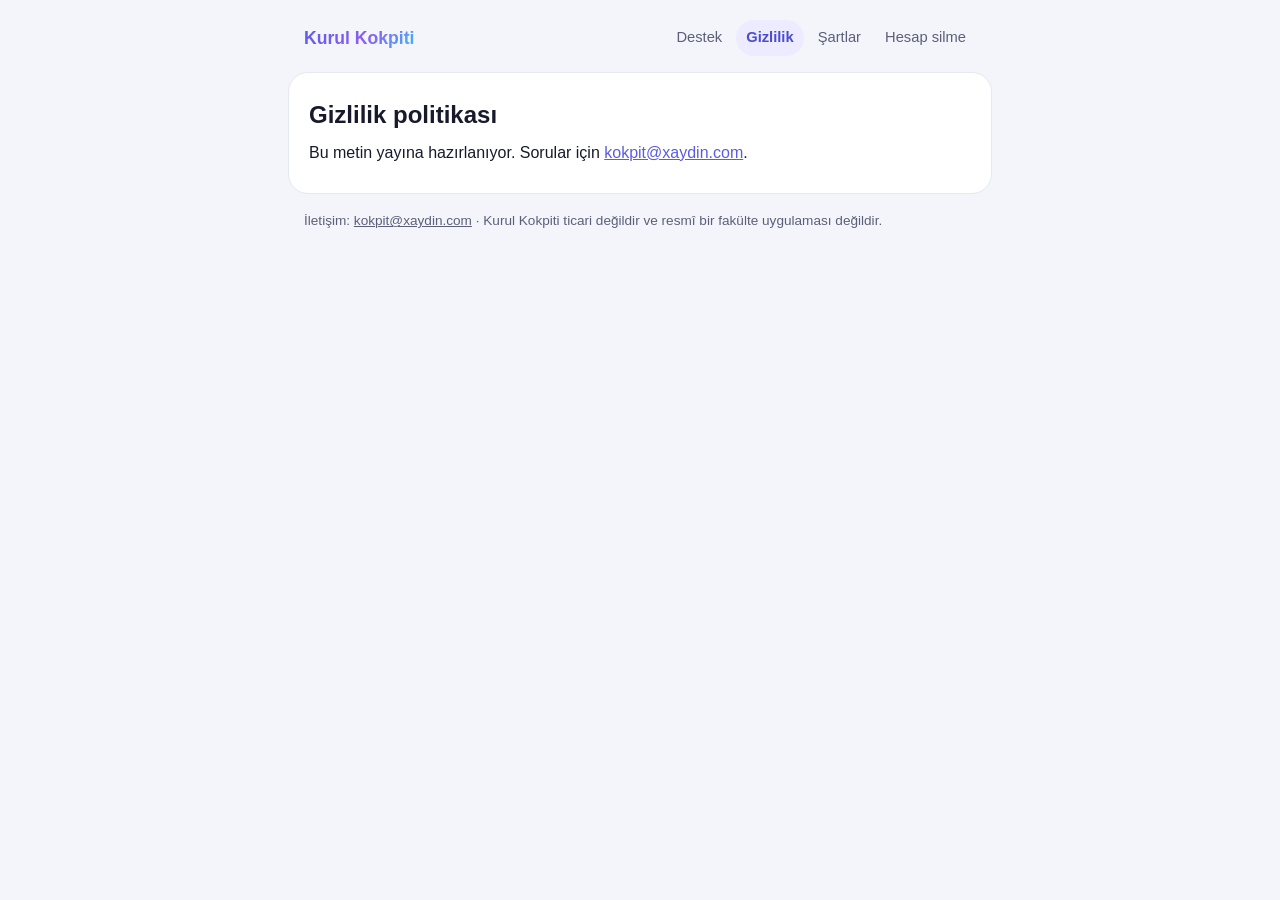
==== gizlilik/index.html @ f7574e38 "Sayfalar 2026-10-10 (Kurul-Kokpiti-Uygulama 4cf7447)" ====
<!doctype html>
<html lang="tr">
<head>
<meta charset="utf-8">
<meta name="viewport" content="width=device-width, initial-scale=1">
<meta name="robots" content="noindex">
<meta http-equiv="Content-Security-Policy" content="default-src 'none'; style-src 'self'; img-src 'self'; base-uri 'none'; form-action 'none'">
<meta name="referrer" content="no-referrer">
<title>Gizlilik politikası · Kurul Kokpiti</title>
<link rel="stylesheet" href="/stil.css">
</head>
<body>
<header><a class="marka" href="/">Kurul Kokpiti</a><nav><a href="/">Destek</a><a href="/gizlilik/" aria-current="page">Gizlilik</a><a href="/sartlar/">Şartlar</a><a href="/hesap-silme/">Hesap silme</a></nav></header>
<main>
<h1>Gizlilik politikası</h1>
<p>Bu metin yayına hazırlanıyor. Sorular için <a href="mailto:kokpit@xaydin.com">kokpit@xaydin.com</a>.</p>
</main>
<footer>İletişim: <a href="mailto:kokpit@xaydin.com">kokpit@xaydin.com</a> · Kurul Kokpiti ticari değildir ve resmî bir fakülte uygulaması değildir.</footer>
</body>
</html>
---- stil.css ----
/* Kurul Kokpiti web sayfaları — renkler app/src/tema/tokens.ts ile aynı (açık/koyu). Dış yazı tipi yok (gizlilik). */
:root {
  --bg: #f4f5fb; --surface: #ffffff; --line: #e6e8f2;
  --ink: #171a2b; --ink2: #5b6078; --primary: #5a5ce6; --primary-ink: #4b4dd1; --primary-soft: #ecebff;
  --cue-soft: #fdecec; --cue-ink: #b7373c;
  color-scheme: light dark;
}
@media (prefers-color-scheme: dark) {
  :root {
    --bg: #0e1018; --surface: #171a26; --line: #2a2f42;
    --ink: #eef0f8; --ink2: #aeb3c8; --primary: #8b8df7; --primary-ink: #c7c8ff; --primary-soft: #26295a;
    --cue-soft: #3b1d22; --cue-ink: #fca5a5;
  }
}
* { box-sizing: border-box; }
html { -webkit-text-size-adjust: 100%; }
body {
  margin: 0; background: var(--bg); color: var(--ink);
  font: 16px/1.6 -apple-system, BlinkMacSystemFont, "Segoe UI", Roboto, "Helvetica Neue", Arial, sans-serif;
}
header, main, footer { max-width: 44rem; margin: 0 auto; padding: 0 16px; }
header { display: flex; flex-wrap: wrap; align-items: center; justify-content: space-between; gap: 8px 16px; padding-top: 20px; padding-bottom: 12px; }
.marka {
  font-weight: 800; font-size: 1.1rem; text-decoration: none;
  background: linear-gradient(135deg, #5a5ce6, #8b5cf6 55%, #38bdf8); -webkit-background-clip: text; background-clip: text; color: transparent;
}
nav { display: flex; flex-wrap: wrap; gap: 4px; }
nav a { padding: 6px 10px; border-radius: 999px; color: var(--ink2); text-decoration: none; font-size: 0.92rem; }
nav a[aria-current="page"] { background: var(--primary-soft); color: var(--primary-ink); font-weight: 600; }
main { background: var(--surface); border: 1px solid var(--line); border-radius: 20px; padding: 8px 20px 20px; margin-top: 4px; overflow-wrap: anywhere; }
h1 { font-size: 1.5rem; line-height: 1.3; margin: 18px 0 10px; }
h2 { font-size: 1.15rem; margin: 26px 0 6px; }
h3 { font-size: 1rem; margin: 18px 0 2px; }
p, ul, ol { margin: 8px 0; }
ul, ol { padding-left: 1.3rem; }
li { margin: 4px 0; }
a { color: var(--primary); }
code { font-size: 0.9em; background: var(--primary-soft); padding: 1px 5px; border-radius: 6px; }
.taslak { background: var(--cue-soft); color: var(--cue-ink); padding: 8px 12px; border-radius: 12px; font-weight: 700; }
footer { color: var(--ink2); font-size: 0.85rem; padding-top: 16px; padding-bottom: 32px; }
footer a { color: inherit; }
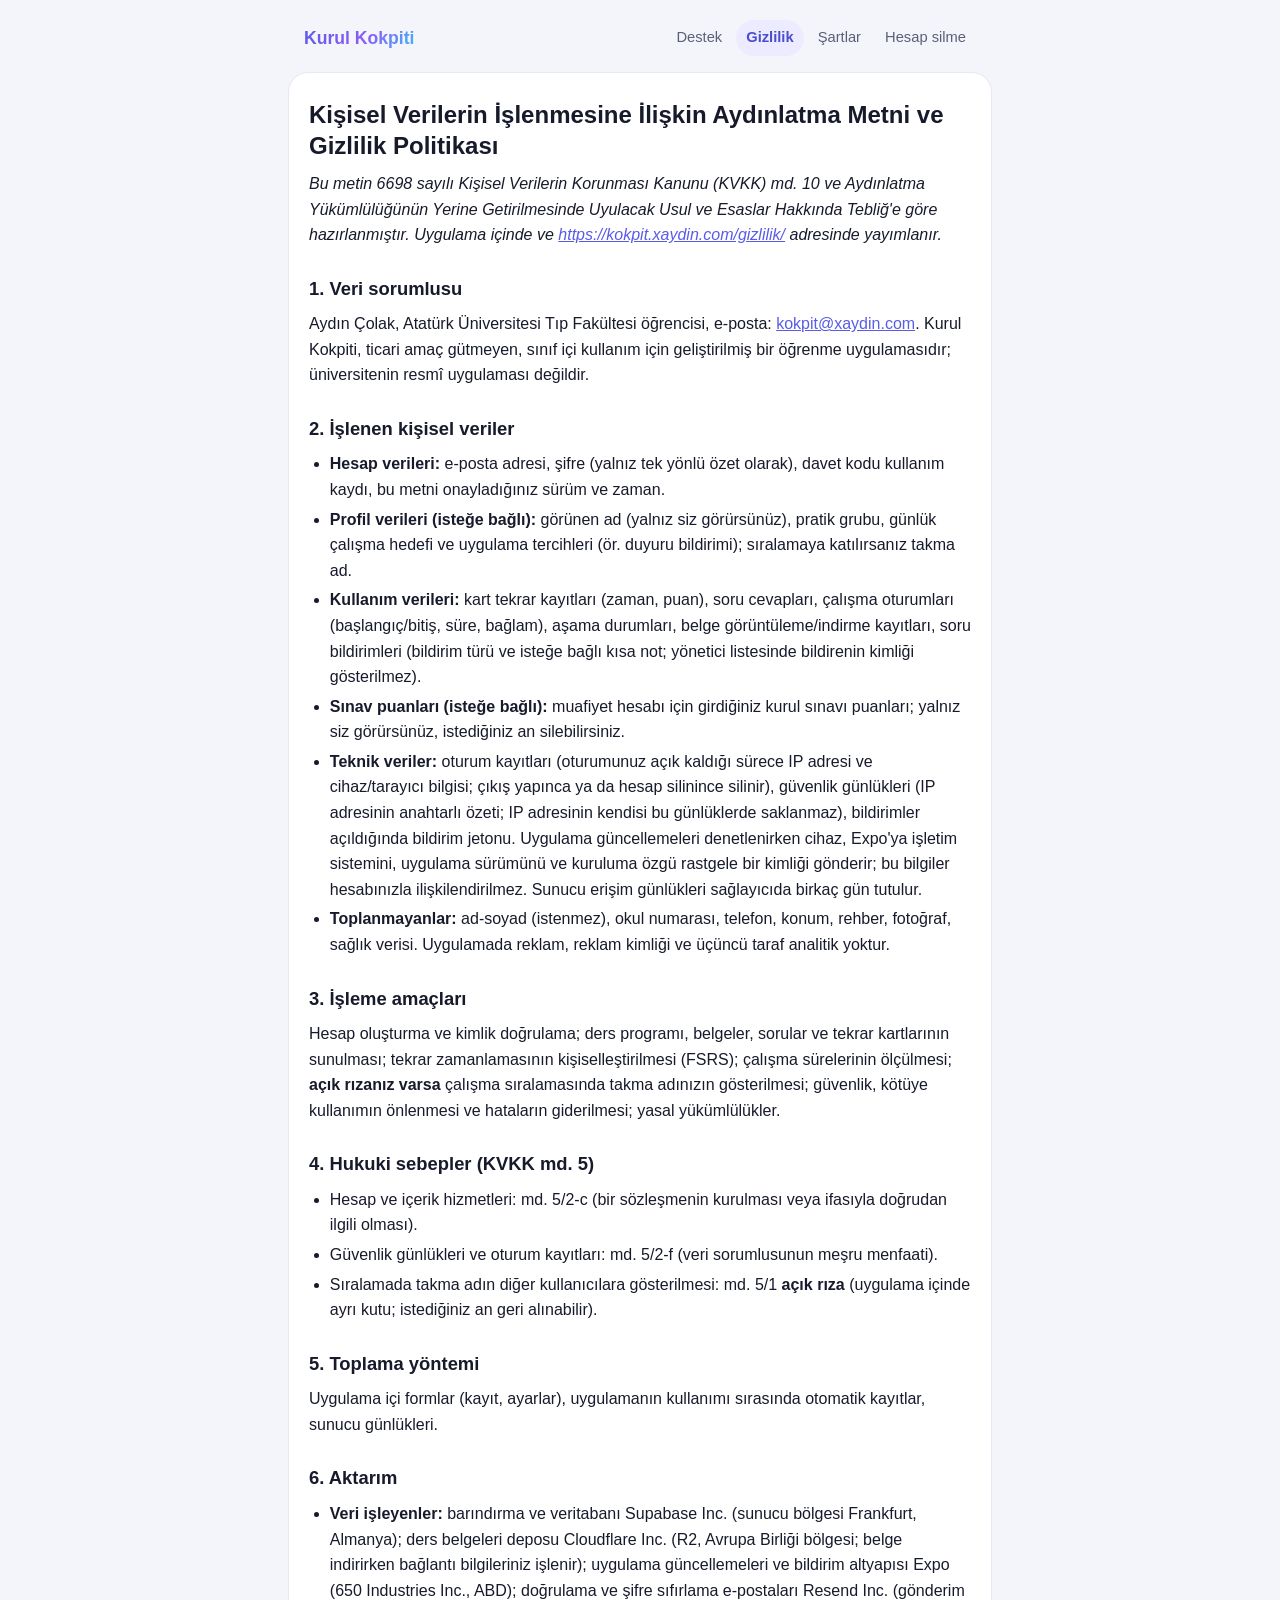
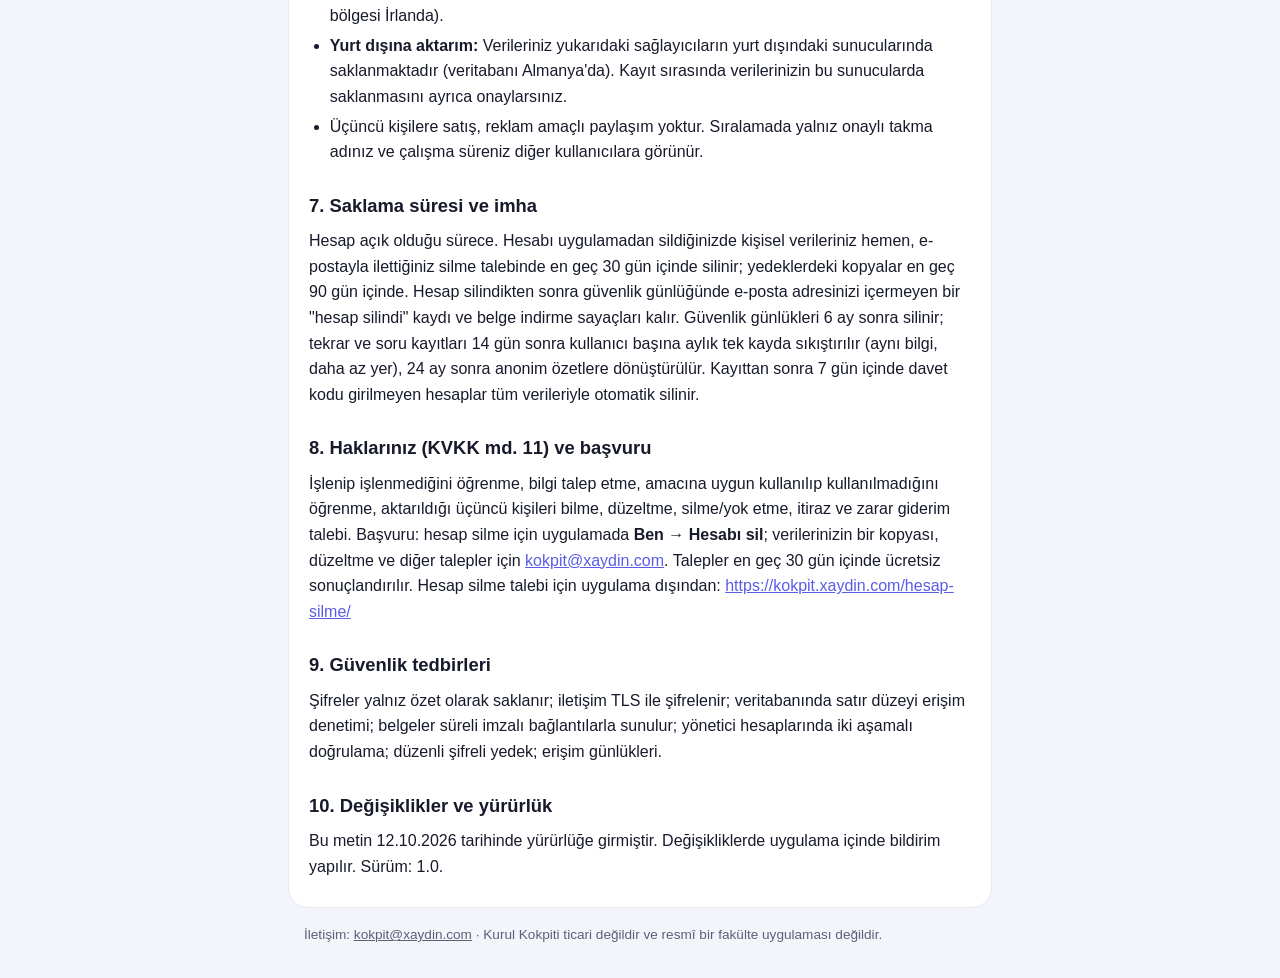
==== commit 7dd277d6: "Sayfalar 2026-10-12 (Kurul-Kokpiti-Uygulama 21fcb83)" ====
--- a/gizlilik/index.html
+++ b/gizlilik/index.html
@@ -12,8 +12,43 @@
 <body>
 <header><a class="marka" href="/">Kurul Kokpiti</a><nav><a href="/">Destek</a><a href="/gizlilik/" aria-current="page">Gizlilik</a><a href="/sartlar/">Şartlar</a><a href="/hesap-silme/">Hesap silme</a></nav></header>
 <main>
-<h1>Gizlilik politikası</h1>
-<p>Bu metin yayına hazırlanıyor. Sorular için <a href="mailto:kokpit@xaydin.com">kokpit@xaydin.com</a>.</p>
+<h1>Kişisel Verilerin İşlenmesine İlişkin Aydınlatma Metni ve Gizlilik Politikası</h1>
+<p><em>Bu metin 6698 sayılı Kişisel Verilerin Korunması Kanunu (KVKK) md. 10 ve Aydınlatma Yükümlülüğünün Yerine Getirilmesinde Uyulacak Usul ve Esaslar Hakkında Tebliğ'e göre hazırlanmıştır. Uygulama içinde ve <a href="https://kokpit.xaydin.com/gizlilik/">https://kokpit.xaydin.com/gizlilik/</a> adresinde yayımlanır.</em></p>
+<h2>1. Veri sorumlusu</h2>
+<p>Aydın Çolak, Atatürk Üniversitesi Tıp Fakültesi öğrencisi, e-posta: <a href="mailto:kokpit@xaydin.com">kokpit@xaydin.com</a>. Kurul Kokpiti, ticari amaç gütmeyen, sınıf içi kullanım için geliştirilmiş bir öğrenme uygulamasıdır; üniversitenin resmî uygulaması değildir.</p>
+<h2>2. İşlenen kişisel veriler</h2>
+<ul>
+<li><strong>Hesap verileri:</strong> e-posta adresi, şifre (yalnız tek yönlü özet olarak), davet kodu kullanım kaydı, bu metni onayladığınız sürüm ve zaman.</li>
+<li><strong>Profil verileri (isteğe bağlı):</strong> görünen ad (yalnız siz görürsünüz), pratik grubu, günlük çalışma hedefi ve uygulama tercihleri (ör. duyuru bildirimi); sıralamaya katılırsanız takma ad.</li>
+<li><strong>Kullanım verileri:</strong> kart tekrar kayıtları (zaman, puan), soru cevapları, çalışma oturumları (başlangıç/bitiş, süre, bağlam), aşama durumları, belge görüntüleme/indirme kayıtları, soru bildirimleri (bildirim türü ve isteğe bağlı kısa not; yönetici listesinde bildirenin kimliği gösterilmez).</li>
+<li><strong>Sınav puanları (isteğe bağlı):</strong> muafiyet hesabı için girdiğiniz kurul sınavı puanları; yalnız siz görürsünüz, istediğiniz an silebilirsiniz.</li>
+<li><strong>Teknik veriler:</strong> oturum kayıtları (oturumunuz açık kaldığı sürece IP adresi ve cihaz/tarayıcı bilgisi; çıkış yapınca ya da hesap silinince silinir), güvenlik günlükleri (IP adresinin anahtarlı özeti; IP adresinin kendisi bu günlüklerde saklanmaz), bildirimler açıldığında bildirim jetonu. Uygulama güncellemeleri denetlenirken cihaz, Expo'ya işletim sistemini, uygulama sürümünü ve kuruluma özgü rastgele bir kimliği gönderir; bu bilgiler hesabınızla ilişkilendirilmez. Sunucu erişim günlükleri sağlayıcıda birkaç gün tutulur.</li>
+<li><strong>Toplanmayanlar:</strong> ad-soyad (istenmez), okul numarası, telefon, konum, rehber, fotoğraf, sağlık verisi. Uygulamada reklam, reklam kimliği ve üçüncü taraf analitik yoktur.</li>
+</ul>
+<h2>3. İşleme amaçları</h2>
+<p>Hesap oluşturma ve kimlik doğrulama; ders programı, belgeler, sorular ve tekrar kartlarının sunulması; tekrar zamanlamasının kişiselleştirilmesi (FSRS); çalışma sürelerinin ölçülmesi; <strong>açık rızanız varsa</strong> çalışma sıralamasında takma adınızın gösterilmesi; güvenlik, kötüye kullanımın önlenmesi ve hataların giderilmesi; yasal yükümlülükler.</p>
+<h2>4. Hukuki sebepler (KVKK md. 5)</h2>
+<ul>
+<li>Hesap ve içerik hizmetleri: md. 5/2-c (bir sözleşmenin kurulması veya ifasıyla doğrudan ilgili olması).</li>
+<li>Güvenlik günlükleri ve oturum kayıtları: md. 5/2-f (veri sorumlusunun meşru menfaati).</li>
+<li>Sıralamada takma adın diğer kullanıcılara gösterilmesi: md. 5/1 <strong>açık rıza</strong> (uygulama içinde ayrı kutu; istediğiniz an geri alınabilir).</li>
+</ul>
+<h2>5. Toplama yöntemi</h2>
+<p>Uygulama içi formlar (kayıt, ayarlar), uygulamanın kullanımı sırasında otomatik kayıtlar, sunucu günlükleri.</p>
+<h2>6. Aktarım</h2>
+<ul>
+<li><strong>Veri işleyenler:</strong> barındırma ve veritabanı Supabase Inc. (sunucu bölgesi Frankfurt, Almanya); ders belgeleri deposu Cloudflare Inc. (R2, Avrupa Birliği bölgesi; belge indirirken bağlantı bilgileriniz işlenir); uygulama güncellemeleri ve bildirim altyapısı Expo (650 Industries Inc., ABD); doğrulama ve şifre sıfırlama e-postaları Resend Inc. (gönderim bölgesi İrlanda).</li>
+<li><strong>Yurt dışına aktarım:</strong> Verileriniz yukarıdaki sağlayıcıların yurt dışındaki sunucularında saklanmaktadır (veritabanı Almanya'da). Kayıt sırasında verilerinizin bu sunucularda saklanmasını ayrıca onaylarsınız.</li>
+<li>Üçüncü kişilere satış, reklam amaçlı paylaşım yoktur. Sıralamada yalnız onaylı takma adınız ve çalışma süreniz diğer kullanıcılara görünür.</li>
+</ul>
+<h2>7. Saklama süresi ve imha</h2>
+<p>Hesap açık olduğu sürece. Hesabı uygulamadan sildiğinizde kişisel verileriniz hemen, e-postayla ilettiğiniz silme talebinde en geç 30 gün içinde silinir; yedeklerdeki kopyalar en geç 90 gün içinde. Hesap silindikten sonra güvenlik günlüğünde e-posta adresinizi içermeyen bir &quot;hesap silindi&quot; kaydı ve belge indirme sayaçları kalır. Güvenlik günlükleri 6 ay sonra silinir; tekrar ve soru kayıtları 14 gün sonra kullanıcı başına aylık tek kayda sıkıştırılır (aynı bilgi, daha az yer), 24 ay sonra anonim özetlere dönüştürülür. Kayıttan sonra 7 gün içinde davet kodu girilmeyen hesaplar tüm verileriyle otomatik silinir.</p>
+<h2>8. Haklarınız (KVKK md. 11) ve başvuru</h2>
+<p>İşlenip işlenmediğini öğrenme, bilgi talep etme, amacına uygun kullanılıp kullanılmadığını öğrenme, aktarıldığı üçüncü kişileri bilme, düzeltme, silme/yok etme, itiraz ve zarar giderim talebi. Başvuru: hesap silme için uygulamada <strong>Ben → Hesabı sil</strong>; verilerinizin bir kopyası, düzeltme ve diğer talepler için <a href="mailto:kokpit@xaydin.com">kokpit@xaydin.com</a>. Talepler en geç 30 gün içinde ücretsiz sonuçlandırılır. Hesap silme talebi için uygulama dışından: <a href="https://kokpit.xaydin.com/hesap-silme/">https://kokpit.xaydin.com/hesap-silme/</a></p>
+<h2>9. Güvenlik tedbirleri</h2>
+<p>Şifreler yalnız özet olarak saklanır; iletişim TLS ile şifrelenir; veritabanında satır düzeyi erişim denetimi; belgeler süreli imzalı bağlantılarla sunulur; yönetici hesaplarında iki aşamalı doğrulama; düzenli şifreli yedek; erişim günlükleri.</p>
+<h2>10. Değişiklikler ve yürürlük</h2>
+<p>Bu metin 12.10.2026 tarihinde yürürlüğe girmiştir. Değişikliklerde uygulama içinde bildirim yapılır. Sürüm: 1.0.</p>
 </main>
 <footer>İletişim: <a href="mailto:kokpit@xaydin.com">kokpit@xaydin.com</a> · Kurul Kokpiti ticari değildir ve resmî bir fakülte uygulaması değildir.</footer>
 </body>
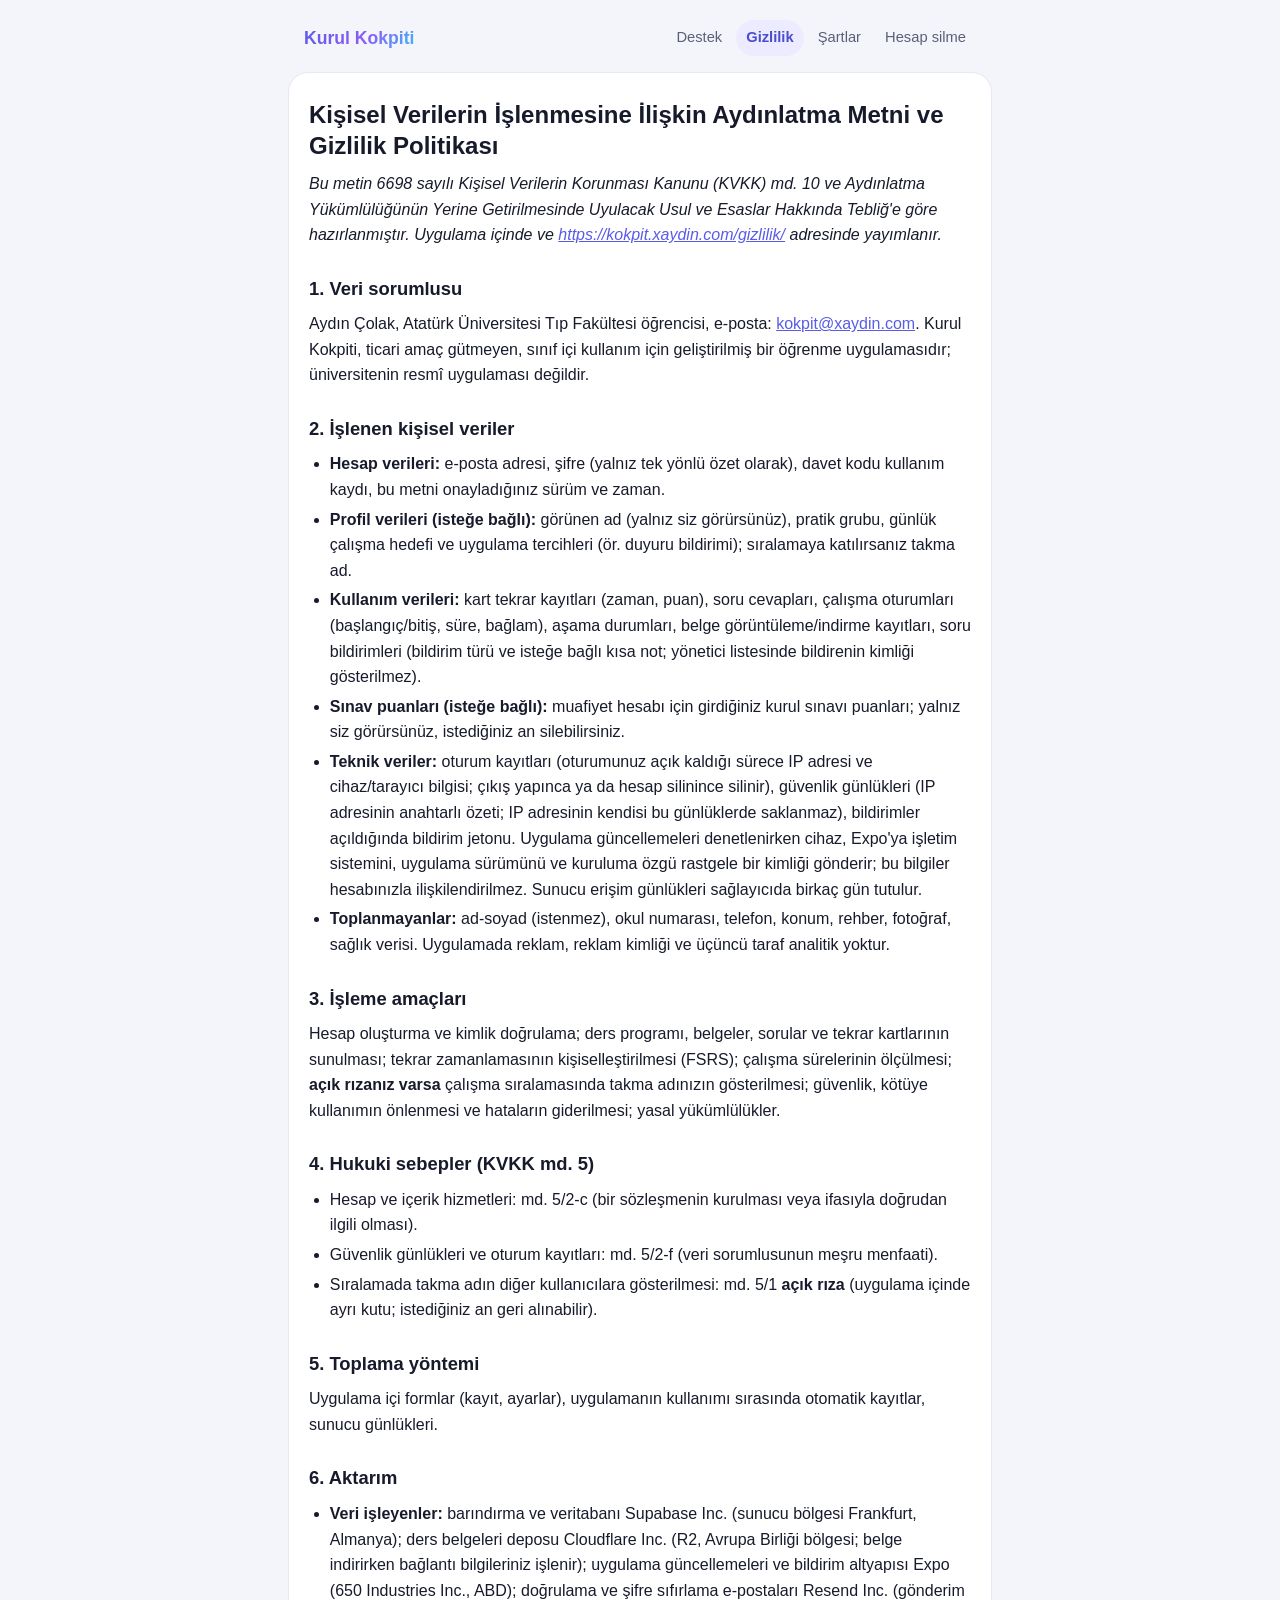
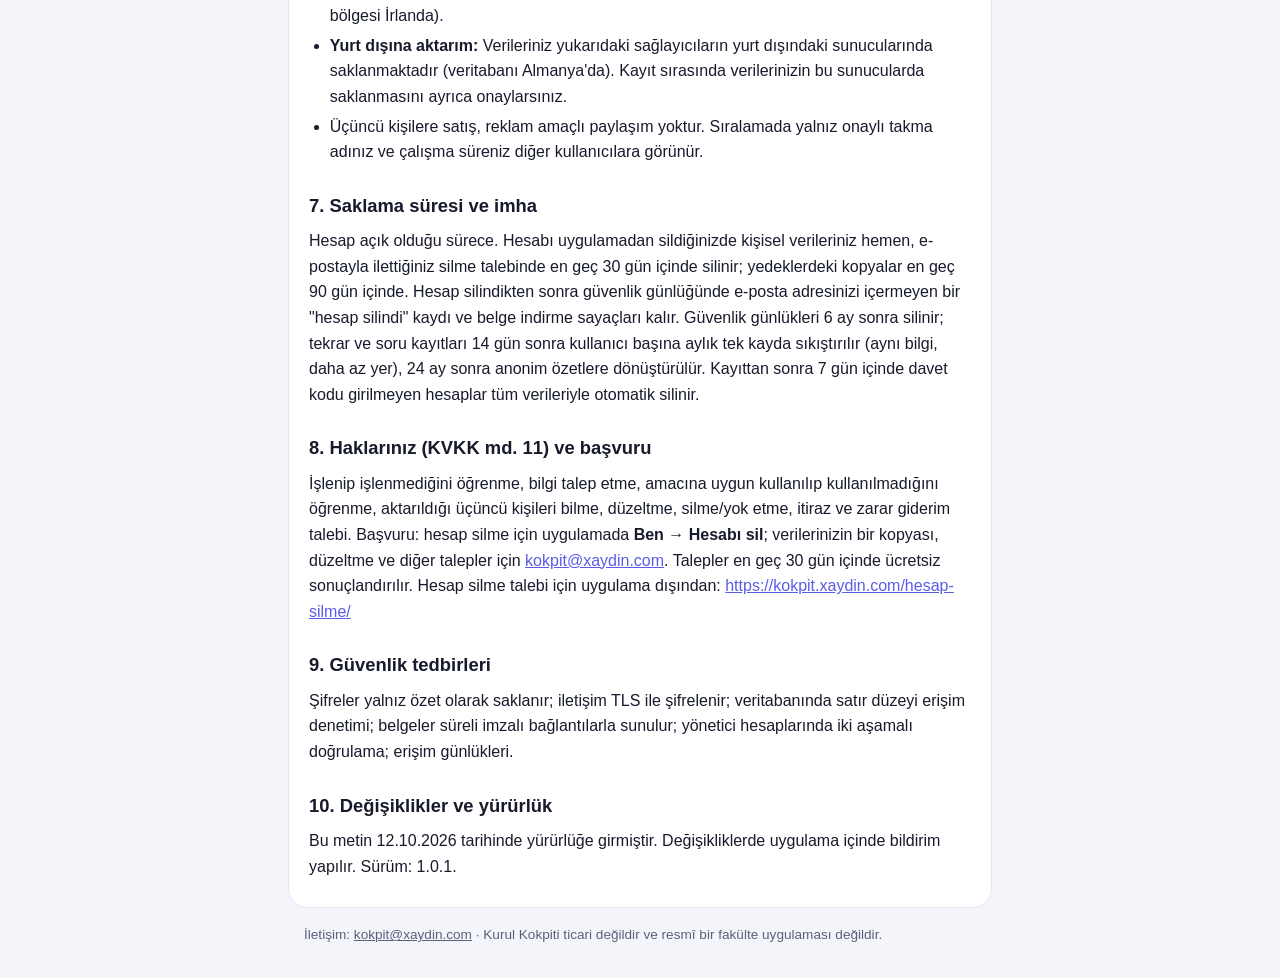
==== commit 1acb5ec2: "Sayfalar 2026-10-12 (Kurul-Kokpiti-Uygulama 0434cd0)" ====
--- a/gizlilik/index.html
+++ b/gizlilik/index.html
@@ -46,9 +46,9 @@
 <h2>8. Haklarınız (KVKK md. 11) ve başvuru</h2>
 <p>İşlenip işlenmediğini öğrenme, bilgi talep etme, amacına uygun kullanılıp kullanılmadığını öğrenme, aktarıldığı üçüncü kişileri bilme, düzeltme, silme/yok etme, itiraz ve zarar giderim talebi. Başvuru: hesap silme için uygulamada <strong>Ben → Hesabı sil</strong>; verilerinizin bir kopyası, düzeltme ve diğer talepler için <a href="mailto:kokpit@xaydin.com">kokpit@xaydin.com</a>. Talepler en geç 30 gün içinde ücretsiz sonuçlandırılır. Hesap silme talebi için uygulama dışından: <a href="https://kokpit.xaydin.com/hesap-silme/">https://kokpit.xaydin.com/hesap-silme/</a></p>
 <h2>9. Güvenlik tedbirleri</h2>
-<p>Şifreler yalnız özet olarak saklanır; iletişim TLS ile şifrelenir; veritabanında satır düzeyi erişim denetimi; belgeler süreli imzalı bağlantılarla sunulur; yönetici hesaplarında iki aşamalı doğrulama; düzenli şifreli yedek; erişim günlükleri.</p>
+<p>Şifreler yalnız özet olarak saklanır; iletişim TLS ile şifrelenir; veritabanında satır düzeyi erişim denetimi; belgeler süreli imzalı bağlantılarla sunulur; yönetici hesaplarında iki aşamalı doğrulama; erişim günlükleri.</p>
 <h2>10. Değişiklikler ve yürürlük</h2>
-<p>Bu metin 12.10.2026 tarihinde yürürlüğe girmiştir. Değişikliklerde uygulama içinde bildirim yapılır. Sürüm: 1.0.</p>
+<p>Bu metin 12.10.2026 tarihinde yürürlüğe girmiştir. Değişikliklerde uygulama içinde bildirim yapılır. Sürüm: 1.0.1.</p>
 </main>
 <footer>İletişim: <a href="mailto:kokpit@xaydin.com">kokpit@xaydin.com</a> · Kurul Kokpiti ticari değildir ve resmî bir fakülte uygulaması değildir.</footer>
 </body>
